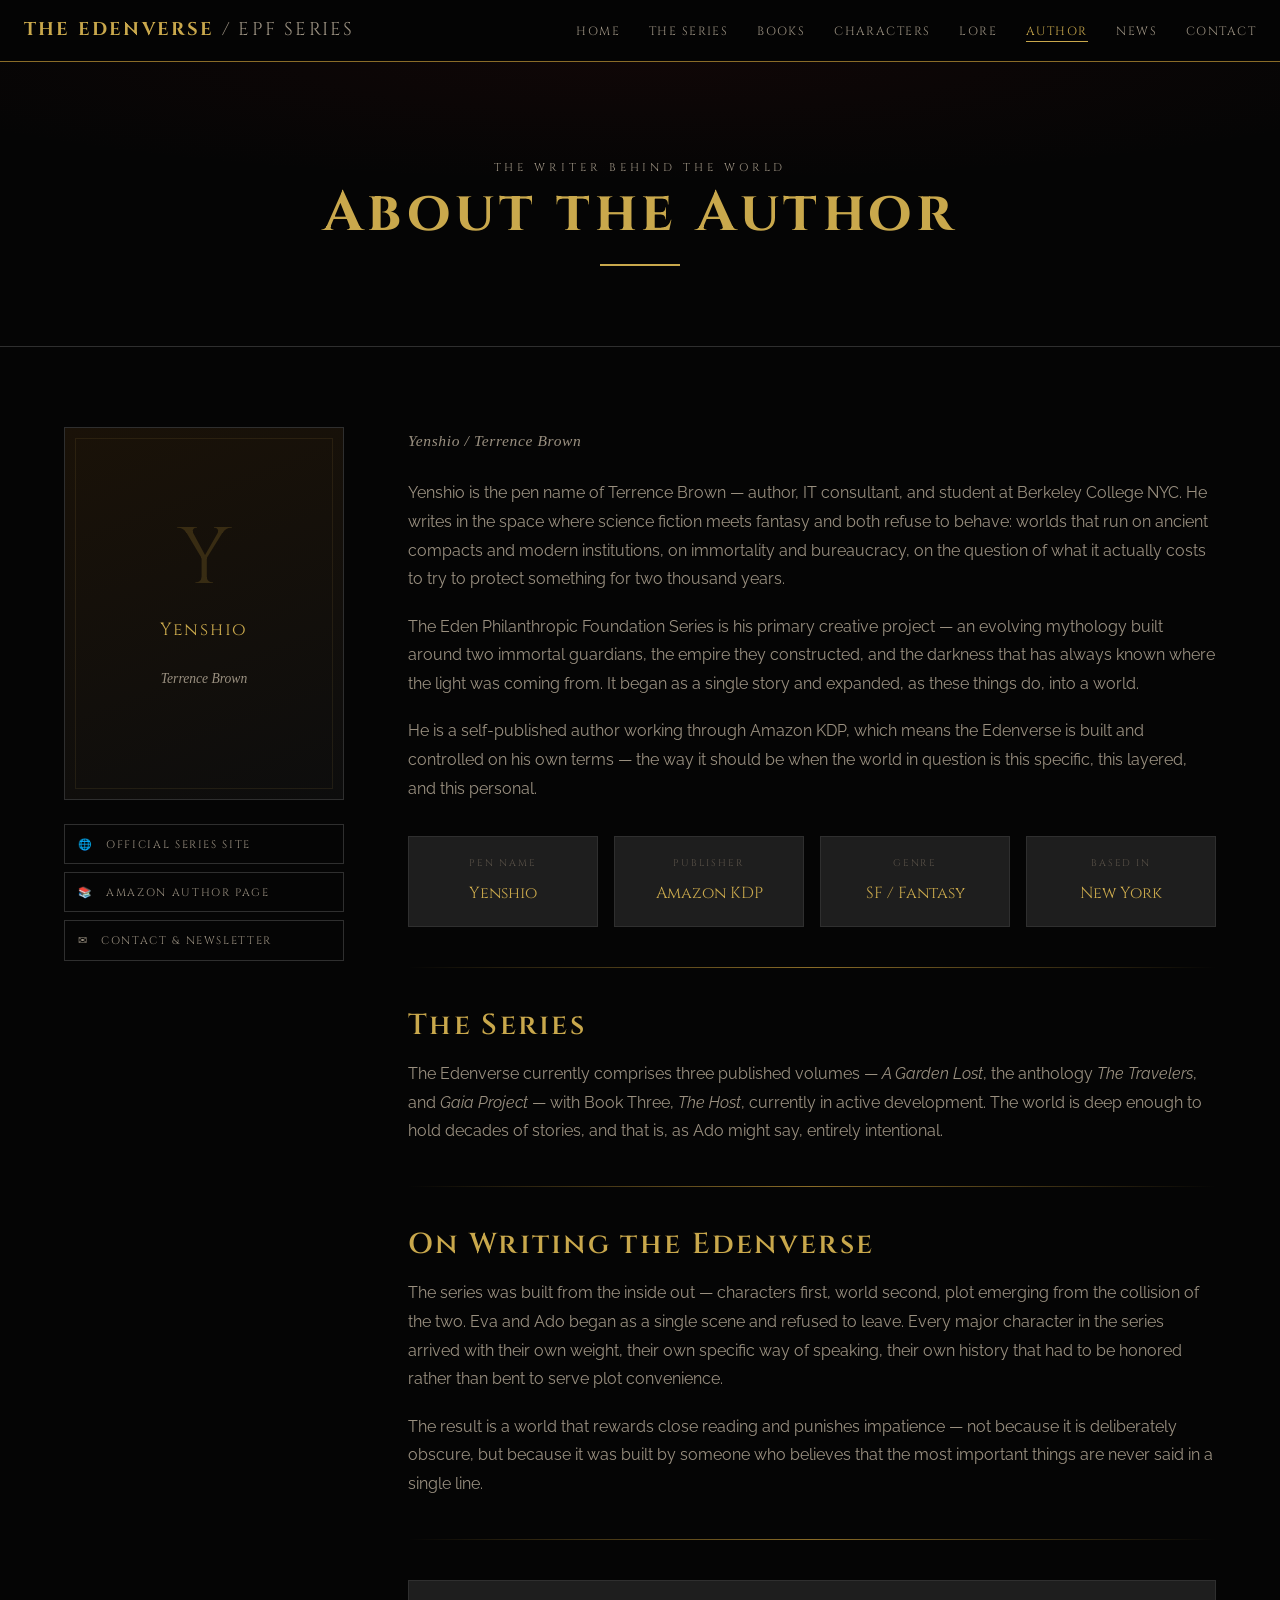
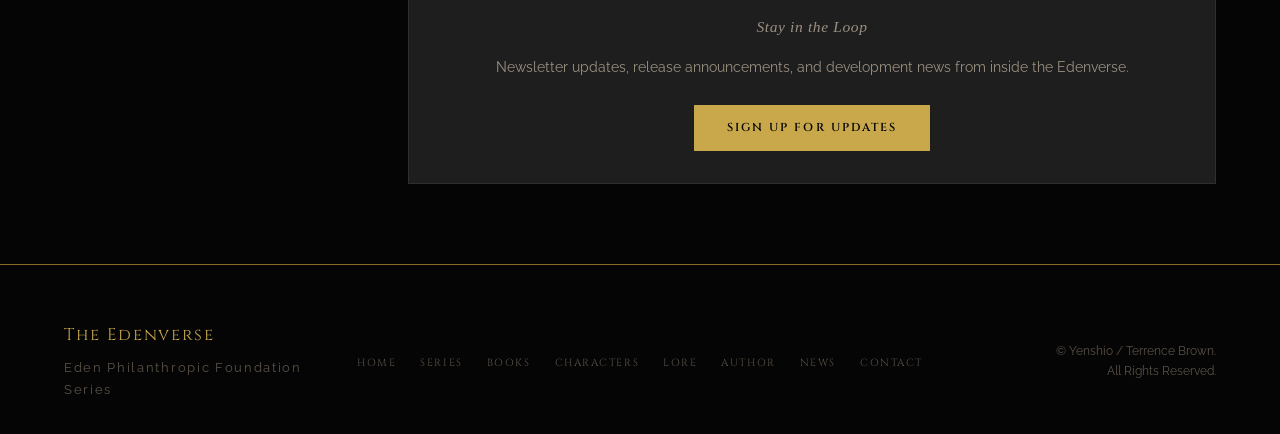
==== Website/author.html @ 3d0b30e1 "Add files via upload" ====
<!DOCTYPE html>
<html lang="en">
<head>
  <meta charset="UTF-8" />
  <meta name="viewport" content="width=device-width, initial-scale=1.0" />
  <title>About the Author — The Edenverse</title>
  <meta name="description" content="About Yenshio (Terrence Brown) — author of the Eden Philanthropic Foundation Series, published through Amazon KDP." />
  <link rel="stylesheet" href="styles.css" />
  <style>
    .author-page-layout {
      display: grid;
      grid-template-columns: 280px 1fr;
      gap: 4rem;
      align-items: start;
    }

    .author-photo-block {
      position: sticky;
      top: 5rem;
    }

    .author-photo-frame {
      width: 100%;
      aspect-ratio: 3/4;
      background: linear-gradient(160deg, #1a1208 0%, #0d0d0d 100%);
      border: 1px solid var(--border);
      display: flex;
      flex-direction: column;
      align-items: center;
      justify-content: center;
      text-align: center;
      padding: 2rem;
      margin-bottom: 1.5rem;
      position: relative;
      overflow: hidden;
    }

    .author-photo-frame::before {
      content: '';
      position: absolute;
      inset: 10px;
      border: 1px solid rgba(201,168,76,0.1);
      pointer-events: none;
    }

    .author-initial {
      font-family: var(--font-head);
      font-size: 5rem;
      color: var(--gold-dark);
      opacity: 0.3;
      line-height: 1;
      position: relative;
    }

    .author-name-block {
      position: relative;
      margin-top: 1rem;
      text-align: center;
    }

    .author-pen-name {
      font-family: var(--font-head);
      font-size: 1.1rem;
      color: var(--gold);
      letter-spacing: 0.1em;
    }

    .author-real-name {
      font-family: var(--font-sub);
      font-style: italic;
      font-size: 0.85rem;
      color: var(--text-muted);
      margin-top: 0.3rem;
    }

    .author-social-links {
      list-style: none;
      display: flex;
      flex-direction: column;
      gap: 0.5rem;
    }

    .author-social-links li a {
      display: flex;
      align-items: center;
      gap: 0.8rem;
      font-family: var(--font-head);
      font-size: 0.68rem;
      letter-spacing: 0.15em;
      text-transform: uppercase;
      color: var(--text-muted);
      padding: 0.6rem 0.8rem;
      border: 1px solid var(--border);
      transition: all 0.2s;
    }

    .author-social-links li a:hover {
      border-color: var(--gold-dark);
      color: var(--gold);
      background: rgba(201,168,76,0.03);
    }

    .author-body h2 { margin-bottom: 1rem; }

    .author-body p {
      color: var(--text-muted);
      font-size: 0.97rem;
      line-height: 1.85;
    }

    .author-fact-grid {
      display: grid;
      grid-template-columns: repeat(auto-fit, minmax(180px, 1fr));
      gap: 1rem;
      margin: 2rem 0;
    }

    .author-fact {
      background: var(--mid-gray);
      border: 1px solid var(--border);
      padding: 1.2rem;
      text-align: center;
    }

    .author-fact-label {
      font-family: var(--font-head);
      font-size: 0.6rem;
      letter-spacing: 0.2em;
      text-transform: uppercase;
      color: var(--text-dim);
      display: block;
      margin-bottom: 0.4rem;
    }

    .author-fact-value {
      font-family: var(--font-head);
      font-size: 1rem;
      color: var(--gold);
    }

    @media (max-width: 800px) {
      .author-page-layout {
        grid-template-columns: 1fr;
      }
      .author-photo-block { position: static; }
      .author-photo-frame { max-width: 260px; margin: 0 auto 1.5rem; }
      .author-social-links { flex-direction: row; flex-wrap: wrap; }
    }
  </style>
</head>
<body>

  <!-- ── NAVIGATION ── -->
  <nav class="navbar">
    <div class="nav-inner">
      <a href="index.html" class="nav-logo">The Edenverse <span>/ EPF Series</span></a>
      <button class="nav-toggle" aria-label="Toggle menu" onclick="document.querySelector('.nav-links').classList.toggle('open')">
        <span></span><span></span><span></span>
      </button>
      <ul class="nav-links">
        <li><a href="index.html">Home</a></li>
        <li><a href="series.html">The Series</a></li>
        <li><a href="books.html">Books</a></li>
        <li><a href="characters.html">Characters</a></li>
        <li><a href="lore.html">Lore</a></li>
        <li><a href="author.html" class="active">Author</a></li>
        <li><a href="blog.html">News</a></li>
        <li><a href="contact.html">Contact</a></li>
      </ul>
    </div>
  </nav>

  <!-- ── PAGE HERO ── -->
  <section class="page-hero">
    <div class="container">
      <p class="hero-eyebrow">The Writer Behind the World</p>
      <h1>About the Author</h1>
      <div class="divider-sm"></div>
    </div>
  </section>

  <!-- ── AUTHOR CONTENT ── -->
  <section class="section">
    <div class="container">
      <div class="author-page-layout reveal">

        <!-- SIDEBAR -->
        <div class="author-photo-block">
          <div class="author-photo-frame">
            <span class="author-initial">Y</span>
            <div class="author-name-block">
              <p class="author-pen-name">Yenshio</p>
              <p class="author-real-name">Terrence Brown</p>
            </div>
          </div>

          <ul class="author-social-links">
            <li>
              <a href="https://sites.google.com/view/theedenverse/home" target="_blank" rel="noopener">
                <span>🌐</span> Official Series Site
              </a>
            </li>
            <li>
              <a href="https://www.amazon.com/s?k=yenshio" target="_blank" rel="noopener">
                <span>📚</span> Amazon Author Page
              </a>
            </li>
            <li>
              <a href="contact.html">
                <span>✉</span> Contact &amp; Newsletter
              </a>
            </li>
          </ul>
        </div>

        <!-- BODY -->
        <div class="author-body">
          <p class="subheading" style="margin-bottom:1.5rem;">Yenshio / Terrence Brown</p>

          <p>Yenshio is the pen name of Terrence Brown — author, IT consultant, and student at Berkeley College NYC. He writes in the space where science fiction meets fantasy and both refuse to behave: worlds that run on ancient compacts and modern institutions, on immortality and bureaucracy, on the question of what it actually costs to try to protect something for two thousand years.</p>

          <p>The Eden Philanthropic Foundation Series is his primary creative project — an evolving mythology built around two immortal guardians, the empire they constructed, and the darkness that has always known where the light was coming from. It began as a single story and expanded, as these things do, into a world.</p>

          <p>He is a self-published author working through Amazon KDP, which means the Edenverse is built and controlled on his own terms — the way it should be when the world in question is this specific, this layered, and this personal.</p>

          <div class="author-fact-grid">
            <div class="author-fact">
              <span class="author-fact-label">Pen Name</span>
              <span class="author-fact-value">Yenshio</span>
            </div>
            <div class="author-fact">
              <span class="author-fact-label">Publisher</span>
              <span class="author-fact-value">Amazon KDP</span>
            </div>
            <div class="author-fact">
              <span class="author-fact-label">Genre</span>
              <span class="author-fact-value">SF / Fantasy</span>
            </div>
            <div class="author-fact">
              <span class="author-fact-label">Based In</span>
              <span class="author-fact-value">New York</span>
            </div>
          </div>

          <div class="divider"></div>

          <h3 style="margin-bottom:1rem;">The Series</h3>
          <p>The Edenverse currently comprises three published volumes — <em>A Garden Lost</em>, the anthology <em>The Travelers</em>, and <em>Gaia Project</em> — with Book Three, <em>The Host</em>, currently in active development. The world is deep enough to hold decades of stories, and that is, as Ado might say, entirely intentional.</p>

          <div class="divider"></div>

          <h3 style="margin-bottom:1rem;">On Writing the Edenverse</h3>
          <p>The series was built from the inside out — characters first, world second, plot emerging from the collision of the two. Eva and Ado began as a single scene and refused to leave. Every major character in the series arrived with their own weight, their own specific way of speaking, their own history that had to be honored rather than bent to serve plot convenience.</p>
          <p>The result is a world that rewards close reading and punishes impatience — not because it is deliberately obscure, but because it was built by someone who believes that the most important things are never said in a single line.</p>

          <div class="divider"></div>

          <div style="text-align:center;padding:2rem;background:var(--mid-gray);border:1px solid var(--border);">
            <p class="subheading" style="margin-bottom:0.8rem;">Stay in the Loop</p>
            <p style="color:var(--text-muted);font-size:0.9rem;margin-bottom:1.5rem;">Newsletter updates, release announcements, and development news from inside the Edenverse.</p>
            <a href="contact.html" class="btn btn-primary">Sign Up for Updates</a>
          </div>
        </div>

      </div>
    </div>
  </section>

  <!-- ── FOOTER ── -->
  <footer>
    <div class="footer-inner">
      <div class="footer-brand">
        The Edenverse
        <p>Eden Philanthropic Foundation Series</p>
      </div>
      <ul class="footer-nav">
        <li><a href="index.html">Home</a></li>
        <li><a href="series.html">Series</a></li>
        <li><a href="books.html">Books</a></li>
        <li><a href="characters.html">Characters</a></li>
        <li><a href="lore.html">Lore</a></li>
        <li><a href="author.html">Author</a></li>
        <li><a href="blog.html">News</a></li>
        <li><a href="contact.html">Contact</a></li>
      </ul>
      <div class="footer-copy">
        &copy; Yenshio / Terrence Brown.<br/>All Rights Reserved.
      </div>
    </div>
  </footer>

  <script>
    const observer = new IntersectionObserver(entries => {
      entries.forEach(e => { if (e.isIntersecting) e.target.classList.add('visible'); });
    }, { threshold: 0.08 });
    document.querySelectorAll('.reveal').forEach(el => observer.observe(el));
  </script>
</body>
</html>
---- Website/styles.css ----
/* ============================================================
   EDENVERSE — Global Stylesheet
   Eden Philanthropic Foundation Series by Yenshio
   ============================================================ */

@import url('https://fonts.googleapis.com/css2?family=Cinzel:wght@400;600;700;900&family=IM+Fell+English:ital@0;1&family=Raleway:wght@300;400;500;600;700&display=swap');

/* ── CSS VARIABLES ── */
:root {
  --black:       #0a0a0a;
  --deep-black:  #050505;
  --dark-gray:   #111111;
  --mid-gray:    #1e1e1e;
  --light-gray:  #2a2a2a;
  --border:      #2f2f2f;
  --gold:        #c9a84c;
  --gold-light:  #e0c06a;
  --gold-dark:   #8a6c28;
  --red:         #8b1a1a;
  --red-light:   #b02020;
  --red-glow:    rgba(139, 26, 26, 0.3);
  --gold-glow:   rgba(201, 168, 76, 0.15);
  --text-main:   #e8e0d0;
  --text-muted:  #9a9080;
  --text-dim:    #5a5248;
  --font-head:   'Cinzel', serif;
  --font-sub:    'IM Fell English', serif;
  --font-body:   'Raleway', sans-serif;
}

/* ── RESET & BASE ── */
*, *::before, *::after { box-sizing: border-box; margin: 0; padding: 0; }

html { scroll-behavior: smooth; }

body {
  background-color: var(--deep-black);
  color: var(--text-main);
  font-family: var(--font-body);
  font-size: 16px;
  line-height: 1.75;
  min-height: 100vh;
  overflow-x: hidden;
}

img { max-width: 100%; display: block; }

a { color: var(--gold); text-decoration: none; transition: color 0.25s ease; }
a:hover { color: var(--gold-light); }

/* ── TYPOGRAPHY ── */
h1, h2, h3, h4, h5 {
  font-family: var(--font-head);
  letter-spacing: 0.08em;
  line-height: 1.25;
  color: var(--gold);
}

h1 { font-size: clamp(2rem, 5vw, 3.5rem); font-weight: 700; }
h2 { font-size: clamp(1.5rem, 3.5vw, 2.4rem); font-weight: 600; }
h3 { font-size: clamp(1.2rem, 2.5vw, 1.8rem); font-weight: 600; }
h4 { font-size: 1.2rem; font-weight: 600; }

p { margin-bottom: 1.2em; }

.subheading {
  font-family: var(--font-sub);
  font-style: italic;
  color: var(--text-muted);
  font-size: 1.1rem;
  letter-spacing: 0.04em;
}

.gold-text { color: var(--gold); }
.red-text  { color: var(--red-light); }
.muted     { color: var(--text-muted); }

/* ── DIVIDERS ── */
.divider {
  width: 100%;
  height: 1px;
  background: linear-gradient(to right, transparent, var(--gold-dark), transparent);
  margin: 2.5rem 0;
}

.divider-sm {
  width: 80px;
  height: 2px;
  background: var(--gold);
  margin: 1rem auto;
}

/* ── LAYOUT ── */
.container {
  max-width: 1200px;
  margin: 0 auto;
  padding: 0 1.5rem;
}

.section {
  padding: 5rem 0;
}

.section-alt {
  background-color: var(--dark-gray);
  padding: 5rem 0;
}

.section-header {
  text-align: center;
  margin-bottom: 3.5rem;
}

.section-header h2 { margin-bottom: 0.5rem; }

/* ── NAVIGATION ── */
.navbar {
  position: sticky;
  top: 0;
  z-index: 1000;
  background: rgba(5, 5, 5, 0.97);
  border-bottom: 1px solid var(--gold-dark);
  backdrop-filter: blur(8px);
}

.nav-inner {
  display: flex;
  align-items: center;
  justify-content: space-between;
  padding: 0.9rem 1.5rem;
  max-width: 1300px;
  margin: 0 auto;
}

.nav-logo {
  font-family: var(--font-head);
  font-size: 1.15rem;
  font-weight: 700;
  color: var(--gold);
  letter-spacing: 0.12em;
  text-transform: uppercase;
}

.nav-logo span { color: var(--text-muted); font-weight: 400; }

.nav-links {
  display: flex;
  gap: 1.8rem;
  list-style: none;
}

.nav-links a {
  font-family: var(--font-head);
  font-size: 0.75rem;
  letter-spacing: 0.12em;
  text-transform: uppercase;
  color: var(--text-muted);
  transition: color 0.2s;
  padding-bottom: 2px;
  border-bottom: 1px solid transparent;
}

.nav-links a:hover,
.nav-links a.active {
  color: var(--gold);
  border-bottom-color: var(--gold);
}

/* Mobile hamburger */
.nav-toggle {
  display: none;
  flex-direction: column;
  gap: 5px;
  cursor: pointer;
  background: none;
  border: none;
  padding: 4px;
}

.nav-toggle span {
  display: block;
  width: 24px;
  height: 2px;
  background: var(--gold);
  transition: all 0.3s;
}

/* ── HERO SECTION ── */
.hero {
  position: relative;
  min-height: 92vh;
  display: flex;
  align-items: center;
  justify-content: center;
  text-align: center;
  overflow: hidden;
  background: var(--deep-black);
}

.hero-bg {
  position: absolute;
  inset: 0;
  background:
    radial-gradient(ellipse 80% 60% at 50% 40%, rgba(139,26,26,0.12) 0%, transparent 70%),
    radial-gradient(ellipse 60% 80% at 70% 60%, rgba(201,168,76,0.05) 0%, transparent 70%),
    linear-gradient(180deg, #050505 0%, #0d0805 50%, #050505 100%);
}

.hero-ornament {
  position: absolute;
  width: 600px;
  height: 600px;
  border: 1px solid rgba(201,168,76,0.08);
  border-radius: 50%;
  top: 50%;
  left: 50%;
  transform: translate(-50%, -50%);
  pointer-events: none;
}

.hero-ornament::before {
  content: '';
  position: absolute;
  inset: 30px;
  border: 1px solid rgba(201,168,76,0.05);
  border-radius: 50%;
}

.hero-content {
  position: relative;
  z-index: 2;
  max-width: 860px;
  padding: 2rem 1.5rem;
}

.hero-eyebrow {
  font-family: var(--font-head);
  font-size: 0.7rem;
  letter-spacing: 0.35em;
  text-transform: uppercase;
  color: var(--red-light);
  margin-bottom: 1.2rem;
}

.hero h1 {
  font-size: clamp(2.5rem, 6vw, 5rem);
  margin-bottom: 0.4rem;
  text-shadow: 0 0 60px rgba(201,168,76,0.25);
}

.hero-subtitle {
  font-family: var(--font-sub);
  font-style: italic;
  font-size: clamp(1rem, 2.5vw, 1.4rem);
  color: var(--text-muted);
  margin-bottom: 2rem;
}

.hero-tagline {
  font-size: clamp(0.9rem, 2vw, 1.1rem);
  color: var(--text-main);
  max-width: 600px;
  margin: 0 auto 2.5rem;
  line-height: 1.8;
}

.hero-cta {
  display: flex;
  gap: 1rem;
  justify-content: center;
  flex-wrap: wrap;
}

/* ── BUTTONS ── */
.btn {
  display: inline-block;
  padding: 0.75rem 2rem;
  font-family: var(--font-head);
  font-size: 0.72rem;
  letter-spacing: 0.18em;
  text-transform: uppercase;
  border: 1px solid;
  cursor: pointer;
  transition: all 0.25s ease;
  font-weight: 600;
}

.btn-primary {
  background: var(--gold);
  border-color: var(--gold);
  color: var(--deep-black);
}

.btn-primary:hover {
  background: var(--gold-light);
  border-color: var(--gold-light);
  color: var(--deep-black);
  box-shadow: 0 0 20px rgba(201,168,76,0.3);
}

.btn-outline {
  background: transparent;
  border-color: var(--gold-dark);
  color: var(--gold);
}

.btn-outline:hover {
  border-color: var(--gold);
  background: rgba(201,168,76,0.06);
  color: var(--gold-light);
}

.btn-red {
  background: var(--red);
  border-color: var(--red-light);
  color: var(--text-main);
}

.btn-red:hover {
  background: var(--red-light);
  box-shadow: 0 0 20px var(--red-glow);
  color: white;
}

/* ── BOOK CARDS ── */
.books-grid {
  display: grid;
  grid-template-columns: repeat(auto-fit, minmax(220px, 1fr));
  gap: 2rem;
}

.book-card {
  background: var(--mid-gray);
  border: 1px solid var(--border);
  transition: all 0.3s ease;
  overflow: hidden;
}

.book-card:hover {
  border-color: var(--gold-dark);
  transform: translateY(-4px);
  box-shadow: 0 8px 30px rgba(0,0,0,0.5), 0 0 20px rgba(201,168,76,0.08);
}

.book-cover-placeholder {
  width: 100%;
  aspect-ratio: 2/3;
  background: linear-gradient(135deg, var(--light-gray) 0%, var(--dark-gray) 100%);
  display: flex;
  flex-direction: column;
  align-items: center;
  justify-content: center;
  position: relative;
  overflow: hidden;
  border-bottom: 1px solid var(--border);
}

.book-cover-placeholder::before {
  content: '';
  position: absolute;
  inset: 0;
  background:
    radial-gradient(ellipse at 30% 30%, rgba(201,168,76,0.06) 0%, transparent 60%),
    radial-gradient(ellipse at 70% 70%, rgba(139,26,26,0.06) 0%, transparent 60%);
}

.book-cover-placeholder img {
  width: 100%;
  height: 100%;
  object-fit: cover;
  position: absolute;
  inset: 0;
}

.placeholder-label {
  position: relative;
  z-index: 1;
  font-family: var(--font-head);
  font-size: 0.65rem;
  letter-spacing: 0.2em;
  text-transform: uppercase;
  color: var(--text-dim);
  text-align: center;
  padding: 1rem;
}

.book-info { padding: 1.2rem; }
.book-info h3 { font-size: 1rem; margin-bottom: 0.4rem; }
.book-info .book-num {
  font-size: 0.68rem;
  letter-spacing: 0.2em;
  text-transform: uppercase;
  color: var(--red-light);
  font-family: var(--font-head);
  margin-bottom: 0.6rem;
}

.book-info p { font-size: 0.88rem; color: var(--text-muted); margin-bottom: 1rem; }

/* ── CHARACTER CARDS ── */
.characters-grid {
  display: grid;
  grid-template-columns: repeat(auto-fill, minmax(260px, 1fr));
  gap: 2rem;
}

.char-card {
  background: var(--mid-gray);
  border: 1px solid var(--border);
  overflow: hidden;
  transition: all 0.3s;
}

.char-card:hover {
  border-color: var(--gold-dark);
  box-shadow: 0 0 25px rgba(201,168,76,0.08);
}

.char-portrait {
  width: 100%;
  aspect-ratio: 3/4;
  background: linear-gradient(160deg, #1a1208 0%, #0d0d0d 100%);
  position: relative;
  overflow: hidden;
  border-bottom: 1px solid var(--border);
  display: flex;
  align-items: center;
  justify-content: center;
}

.char-portrait img {
  width: 100%;
  height: 100%;
  object-fit: cover;
}

.char-portrait-placeholder {
  font-family: var(--font-head);
  font-size: 3rem;
  color: var(--gold-dark);
  opacity: 0.4;
}

.char-affiliation {
  position: absolute;
  bottom: 0;
  left: 0;
  right: 0;
  padding: 0.5rem 1rem;
  background: linear-gradient(to top, rgba(0,0,0,0.9), transparent);
  font-family: var(--font-head);
  font-size: 0.6rem;
  letter-spacing: 0.18em;
  text-transform: uppercase;
  color: var(--gold);
}

.char-info { padding: 1.3rem; }
.char-info h3 { font-size: 1.05rem; margin-bottom: 0.2rem; }

.char-title {
  font-family: var(--font-sub);
  font-style: italic;
  font-size: 0.85rem;
  color: var(--red-light);
  margin-bottom: 0.8rem;
}

.char-bio {
  font-size: 0.88rem;
  color: var(--text-muted);
  line-height: 1.7;
}

.char-tags {
  display: flex;
  flex-wrap: wrap;
  gap: 0.4rem;
  margin-top: 1rem;
}

.tag {
  font-family: var(--font-head);
  font-size: 0.58rem;
  letter-spacing: 0.12em;
  text-transform: uppercase;
  padding: 0.2rem 0.6rem;
  border: 1px solid var(--border);
  color: var(--text-dim);
}

.tag-gold { border-color: var(--gold-dark); color: var(--gold); }
.tag-red  { border-color: var(--red); color: var(--red-light); }

/* ── LORE PANELS ── */
.lore-panel {
  background: var(--mid-gray);
  border: 1px solid var(--border);
  border-left: 3px solid var(--gold);
  padding: 2rem;
  margin-bottom: 2rem;
  position: relative;
  overflow: hidden;
}

.lore-panel::before {
  content: '';
  position: absolute;
  top: 0; left: 0; right: 0;
  height: 1px;
  background: linear-gradient(to right, var(--gold), transparent);
}

.lore-panel.red-accent { border-left-color: var(--red-light); }
.lore-panel.red-accent::before { background: linear-gradient(to right, var(--red-light), transparent); }

.lore-panel h3 { margin-bottom: 1rem; }
.lore-panel p  { color: var(--text-muted); font-size: 0.95rem; }

.lore-quote {
  font-family: var(--font-sub);
  font-style: italic;
  font-size: 1.15rem;
  color: var(--gold);
  border-left: 3px solid var(--gold-dark);
  padding: 1rem 1.5rem;
  margin: 1.5rem 0;
  background: rgba(201,168,76,0.04);
}

/* ── BLOG / NEWS ── */
.blog-grid {
  display: grid;
  grid-template-columns: repeat(auto-fill, minmax(300px, 1fr));
  gap: 2rem;
}

.blog-card {
  background: var(--mid-gray);
  border: 1px solid var(--border);
  padding: 1.8rem;
  transition: border-color 0.25s;
}

.blog-card:hover { border-color: var(--gold-dark); }

.blog-date {
  font-family: var(--font-head);
  font-size: 0.65rem;
  letter-spacing: 0.2em;
  text-transform: uppercase;
  color: var(--red-light);
  margin-bottom: 0.7rem;
}

.blog-card h3 { font-size: 1.1rem; margin-bottom: 0.7rem; }
.blog-card p  { font-size: 0.9rem; color: var(--text-muted); margin-bottom: 1rem; }

/* ── FORM ELEMENTS ── */
.form-group {
  margin-bottom: 1.5rem;
}

label {
  display: block;
  font-family: var(--font-head);
  font-size: 0.68rem;
  letter-spacing: 0.18em;
  text-transform: uppercase;
  color: var(--text-muted);
  margin-bottom: 0.5rem;
}

input[type="text"],
input[type="email"],
textarea,
select {
  width: 100%;
  background: var(--mid-gray);
  border: 1px solid var(--border);
  color: var(--text-main);
  padding: 0.75rem 1rem;
  font-family: var(--font-body);
  font-size: 0.95rem;
  outline: none;
  transition: border-color 0.2s;
}

input:focus, textarea:focus, select:focus {
  border-color: var(--gold-dark);
}

textarea { resize: vertical; min-height: 120px; }

/* ── STATS ROW ── */
.stats-row {
  display: grid;
  grid-template-columns: repeat(auto-fit, minmax(140px, 1fr));
  gap: 1px;
  background: var(--border);
  border: 1px solid var(--border);
  margin: 3rem 0;
}

.stat-item {
  background: var(--dark-gray);
  padding: 2rem 1.5rem;
  text-align: center;
}

.stat-number {
  font-family: var(--font-head);
  font-size: 2.5rem;
  color: var(--gold);
  font-weight: 700;
  display: block;
}

.stat-label {
  font-size: 0.72rem;
  letter-spacing: 0.18em;
  text-transform: uppercase;
  color: var(--text-dim);
  margin-top: 0.3rem;
}

/* ── FEATURED SECTION ── */
.featured-strip {
  background: linear-gradient(135deg, var(--dark-gray) 0%, var(--mid-gray) 100%);
  border-top: 1px solid var(--border);
  border-bottom: 1px solid var(--border);
  padding: 4rem 0;
}

/* ── FACTION GRID ── */
.faction-grid {
  display: grid;
  grid-template-columns: repeat(auto-fit, minmax(260px, 1fr));
  gap: 1.5rem;
}

.faction-card {
  background: var(--mid-gray);
  border: 1px solid var(--border);
  padding: 1.8rem;
  position: relative;
  overflow: hidden;
}

.faction-card::after {
  content: '';
  position: absolute;
  top: 0; right: 0;
  width: 3px;
  height: 100%;
  background: var(--gold);
}

.faction-card.red-side::after { background: var(--red-light); }

.faction-icon {
  font-size: 2rem;
  margin-bottom: 1rem;
}

.faction-card h3 { font-size: 1rem; margin-bottom: 0.5rem; }
.faction-card p  { font-size: 0.875rem; color: var(--text-muted); }

/* ── PAGE HERO (inner pages) ── */
.page-hero {
  padding: 6rem 0 4rem;
  text-align: center;
  background:
    radial-gradient(ellipse 90% 60% at 50% 0%, rgba(139,26,26,0.08) 0%, transparent 70%),
    var(--deep-black);
  border-bottom: 1px solid var(--border);
}

.page-hero h1 { margin-bottom: 0.6rem; }
.page-hero p  { color: var(--text-muted); max-width: 600px; margin: 0 auto; }

/* ── FOOTER ── */
footer {
  background: var(--deep-black);
  border-top: 1px solid var(--gold-dark);
  padding: 3.5rem 0 2rem;
  margin-top: auto;
}

.footer-inner {
  display: grid;
  grid-template-columns: 1fr auto 1fr;
  align-items: center;
  gap: 2rem;
  max-width: 1200px;
  margin: 0 auto;
  padding: 0 1.5rem;
}

.footer-brand {
  font-family: var(--font-head);
  font-size: 1.05rem;
  color: var(--gold);
  letter-spacing: 0.1em;
}

.footer-brand p {
  font-family: var(--font-body);
  font-size: 0.8rem;
  color: var(--text-dim);
  margin-top: 0.4rem;
  margin-bottom: 0;
}

.footer-nav {
  display: flex;
  gap: 1.5rem;
  list-style: none;
  flex-wrap: wrap;
  justify-content: center;
}

.footer-nav a {
  font-family: var(--font-head);
  font-size: 0.65rem;
  letter-spacing: 0.15em;
  text-transform: uppercase;
  color: var(--text-dim);
}

.footer-nav a:hover { color: var(--gold); }

.footer-copy {
  text-align: right;
  font-size: 0.78rem;
  color: var(--text-dim);
  line-height: 1.6;
}

/* ── AUTHOR PAGE ── */
.author-layout {
  display: grid;
  grid-template-columns: 300px 1fr;
  gap: 4rem;
  align-items: start;
}

.author-portrait {
  aspect-ratio: 3/4;
  background: var(--mid-gray);
  border: 1px solid var(--border);
  display: flex;
  align-items: center;
  justify-content: center;
  font-family: var(--font-head);
  font-size: 0.7rem;
  letter-spacing: 0.15em;
  text-transform: uppercase;
  color: var(--text-dim);
  text-align: center;
}

/* ── SCROLL REVEAL (simple class, JS-driven) ── */
.reveal {
  opacity: 0;
  transform: translateY(20px);
  transition: opacity 0.6s ease, transform 0.6s ease;
}

.reveal.visible {
  opacity: 1;
  transform: translateY(0);
}

/* ── RESPONSIVE ── */
@media (max-width: 900px) {
  .author-layout {
    grid-template-columns: 1fr;
  }

  .footer-inner {
    grid-template-columns: 1fr;
    text-align: center;
  }

  .footer-copy { text-align: center; }
}

@media (max-width: 700px) {
  .nav-links {
    display: none;
    flex-direction: column;
    gap: 0;
    position: absolute;
    top: 100%;
    left: 0;
    right: 0;
    background: rgba(5,5,5,0.98);
    border-bottom: 1px solid var(--border);
    padding: 0.5rem 0;
  }

  .nav-links.open { display: flex; }

  .nav-links li a {
    display: block;
    padding: 0.75rem 1.5rem;
    font-size: 0.8rem;
  }

  .nav-toggle { display: flex; }

  .navbar { position: relative; }

  .stats-row {
    grid-template-columns: repeat(2, 1fr);
  }

  .section, .section-alt { padding: 3.5rem 0; }
}

@media (max-width: 480px) {
  .hero { min-height: 80vh; }
  .hero-ornament { width: 300px; height: 300px; }
  .books-grid { grid-template-columns: repeat(2, 1fr); gap: 1rem; }
  .characters-grid { grid-template-columns: 1fr; }
}
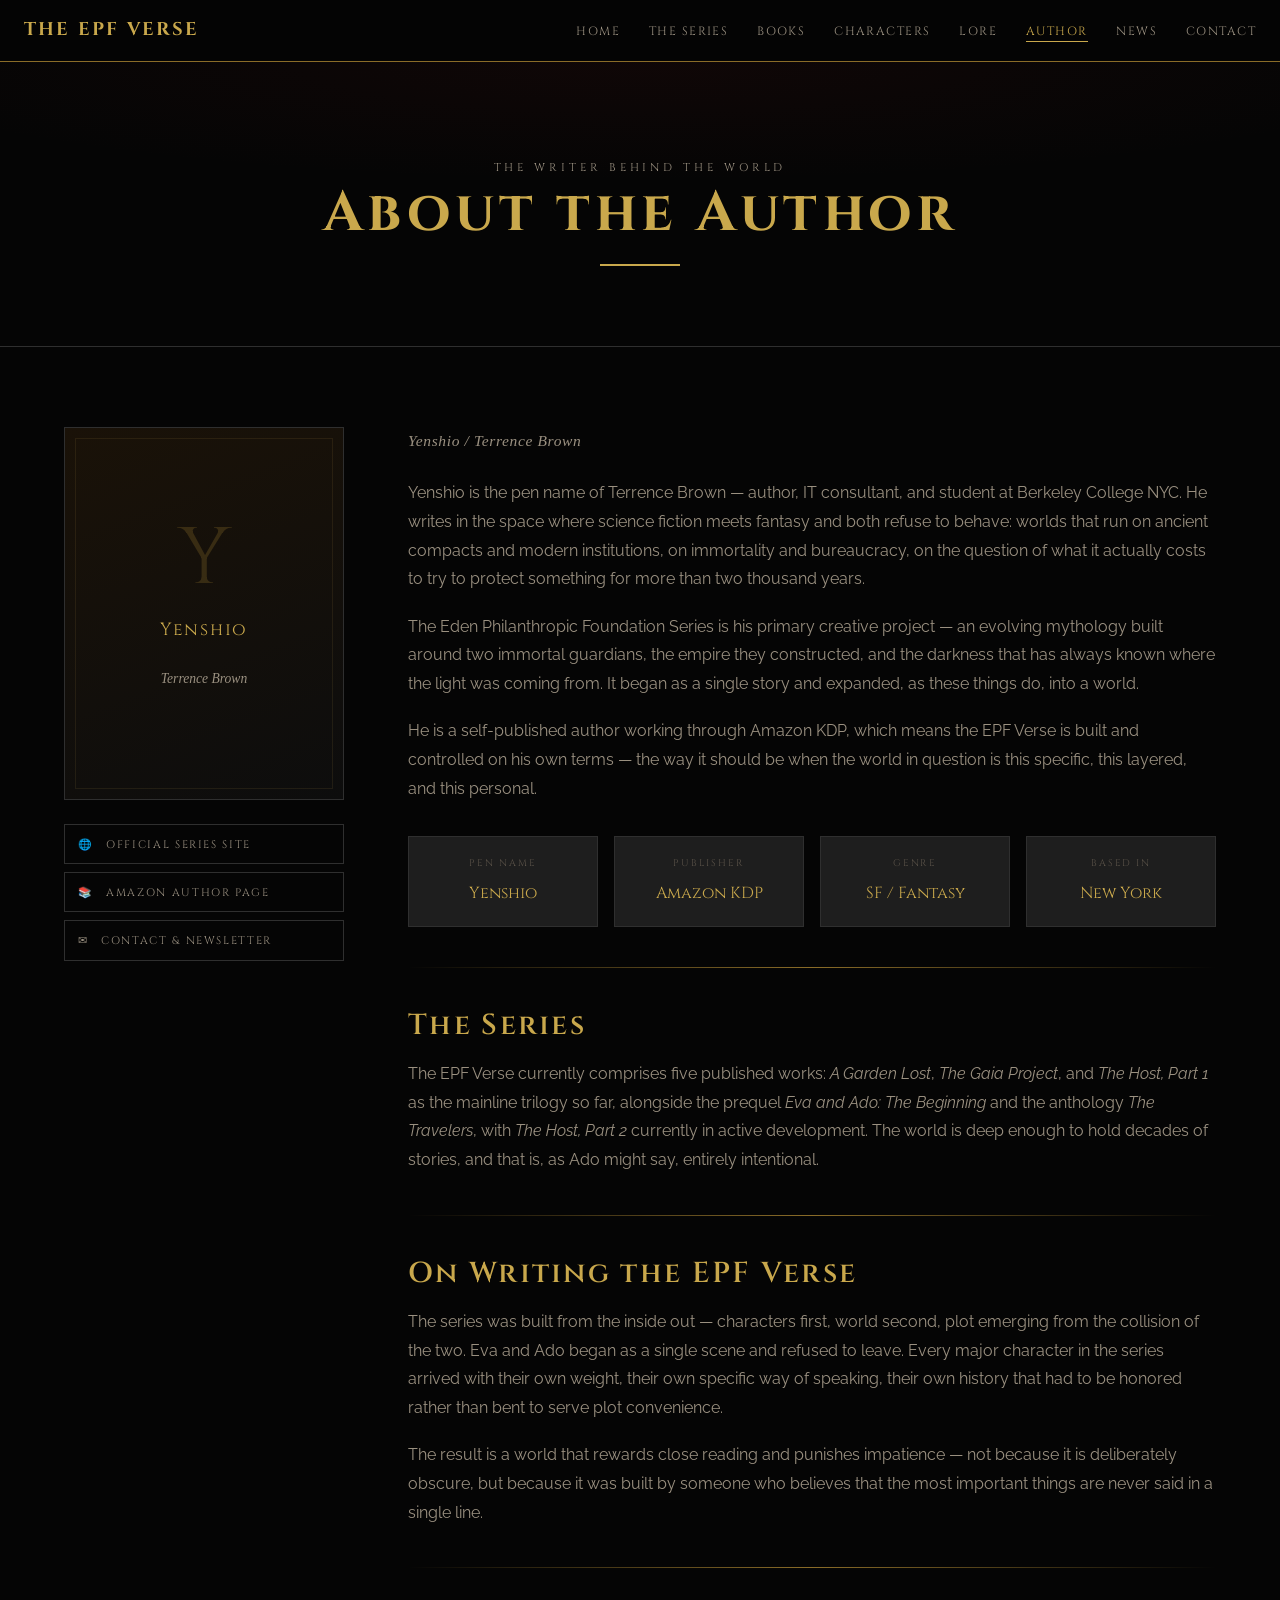
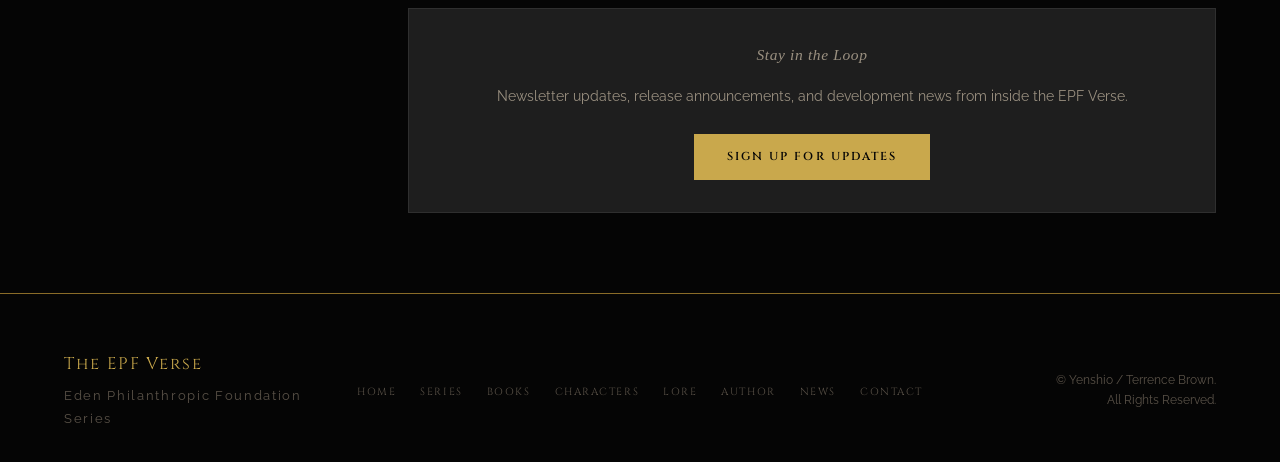
==== commit b769ad19: "Add files via upload" ====
--- a/Website/author.html
+++ b/Website/author.html
@@ -3,8 +3,8 @@
 <head>
   <meta charset="UTF-8" />
   <meta name="viewport" content="width=device-width, initial-scale=1.0" />
-  <title>About the Author — The Edenverse</title>
-  <meta name="description" content="About Yenshio (Terrence Brown) — author of the Eden Philanthropic Foundation Series, published through Amazon KDP." />
+  <title>About the Author, The EPF Verse</title>
+  <meta name="description" content="About Yenshio (Terrence Brown), author of the EPF Verse, published through Amazon KDP." />
   <link rel="stylesheet" href="styles.css" />
   <style>
     .author-page-layout {
@@ -153,7 +153,7 @@
   <!-- ── NAVIGATION ── -->
   <nav class="navbar">
     <div class="nav-inner">
-      <a href="index.html" class="nav-logo">The Edenverse <span>/ EPF Series</span></a>
+      <a href="index.html" class="nav-logo">The EPF Verse</a>
       <button class="nav-toggle" aria-label="Toggle menu" onclick="document.querySelector('.nav-links').classList.toggle('open')">
         <span></span><span></span><span></span>
       </button>
@@ -201,7 +201,7 @@
               </a>
             </li>
             <li>
-              <a href="https://www.amazon.com/s?k=yenshio" target="_blank" rel="noopener">
+              <a href="https://www.amazon.com/stores/T-G-Brown/author/B0FCC93J9W" target="_blank" rel="noopener">
                 <span>📚</span> Amazon Author Page
               </a>
             </li>
@@ -217,11 +217,11 @@
         <div class="author-body">
           <p class="subheading" style="margin-bottom:1.5rem;">Yenshio / Terrence Brown</p>
 
-          <p>Yenshio is the pen name of Terrence Brown — author, IT consultant, and student at Berkeley College NYC. He writes in the space where science fiction meets fantasy and both refuse to behave: worlds that run on ancient compacts and modern institutions, on immortality and bureaucracy, on the question of what it actually costs to try to protect something for two thousand years.</p>
+          <p>Yenshio is the pen name of Terrence Brown — author, IT consultant, and student at Berkeley College NYC. He writes in the space where science fiction meets fantasy and both refuse to behave: worlds that run on ancient compacts and modern institutions, on immortality and bureaucracy, on the question of what it actually costs to try to protect something for more than two thousand years.</p>
 
           <p>The Eden Philanthropic Foundation Series is his primary creative project — an evolving mythology built around two immortal guardians, the empire they constructed, and the darkness that has always known where the light was coming from. It began as a single story and expanded, as these things do, into a world.</p>
 
-          <p>He is a self-published author working through Amazon KDP, which means the Edenverse is built and controlled on his own terms — the way it should be when the world in question is this specific, this layered, and this personal.</p>
+          <p>He is a self-published author working through Amazon KDP, which means the EPF Verse is built and controlled on his own terms — the way it should be when the world in question is this specific, this layered, and this personal.</p>
 
           <div class="author-fact-grid">
             <div class="author-fact">
@@ -245,11 +245,11 @@
           <div class="divider"></div>
 
           <h3 style="margin-bottom:1rem;">The Series</h3>
-          <p>The Edenverse currently comprises three published volumes — <em>A Garden Lost</em>, the anthology <em>The Travelers</em>, and <em>Gaia Project</em> — with Book Three, <em>The Host</em>, currently in active development. The world is deep enough to hold decades of stories, and that is, as Ado might say, entirely intentional.</p>
+          <p>The EPF Verse currently comprises five published works: <em>A Garden Lost</em>, <em>The Gaia Project</em>, and <em>The Host, Part 1</em> as the mainline trilogy so far, alongside the prequel <em>Eva and Ado: The Beginning</em> and the anthology <em>The Travelers</em>, with <em>The Host, Part 2</em> currently in active development. The world is deep enough to hold decades of stories, and that is, as Ado might say, entirely intentional.</p>
 
           <div class="divider"></div>
 
-          <h3 style="margin-bottom:1rem;">On Writing the Edenverse</h3>
+          <h3 style="margin-bottom:1rem;">On Writing the EPF Verse</h3>
           <p>The series was built from the inside out — characters first, world second, plot emerging from the collision of the two. Eva and Ado began as a single scene and refused to leave. Every major character in the series arrived with their own weight, their own specific way of speaking, their own history that had to be honored rather than bent to serve plot convenience.</p>
           <p>The result is a world that rewards close reading and punishes impatience — not because it is deliberately obscure, but because it was built by someone who believes that the most important things are never said in a single line.</p>
 
@@ -257,7 +257,7 @@
 
           <div style="text-align:center;padding:2rem;background:var(--mid-gray);border:1px solid var(--border);">
             <p class="subheading" style="margin-bottom:0.8rem;">Stay in the Loop</p>
-            <p style="color:var(--text-muted);font-size:0.9rem;margin-bottom:1.5rem;">Newsletter updates, release announcements, and development news from inside the Edenverse.</p>
+            <p style="color:var(--text-muted);font-size:0.9rem;margin-bottom:1.5rem;">Newsletter updates, release announcements, and development news from inside the EPF Verse.</p>
             <a href="contact.html" class="btn btn-primary">Sign Up for Updates</a>
           </div>
         </div>
@@ -270,7 +270,7 @@
   <footer>
     <div class="footer-inner">
       <div class="footer-brand">
-        The Edenverse
+        The EPF Verse
         <p>Eden Philanthropic Foundation Series</p>
       </div>
       <ul class="footer-nav">
